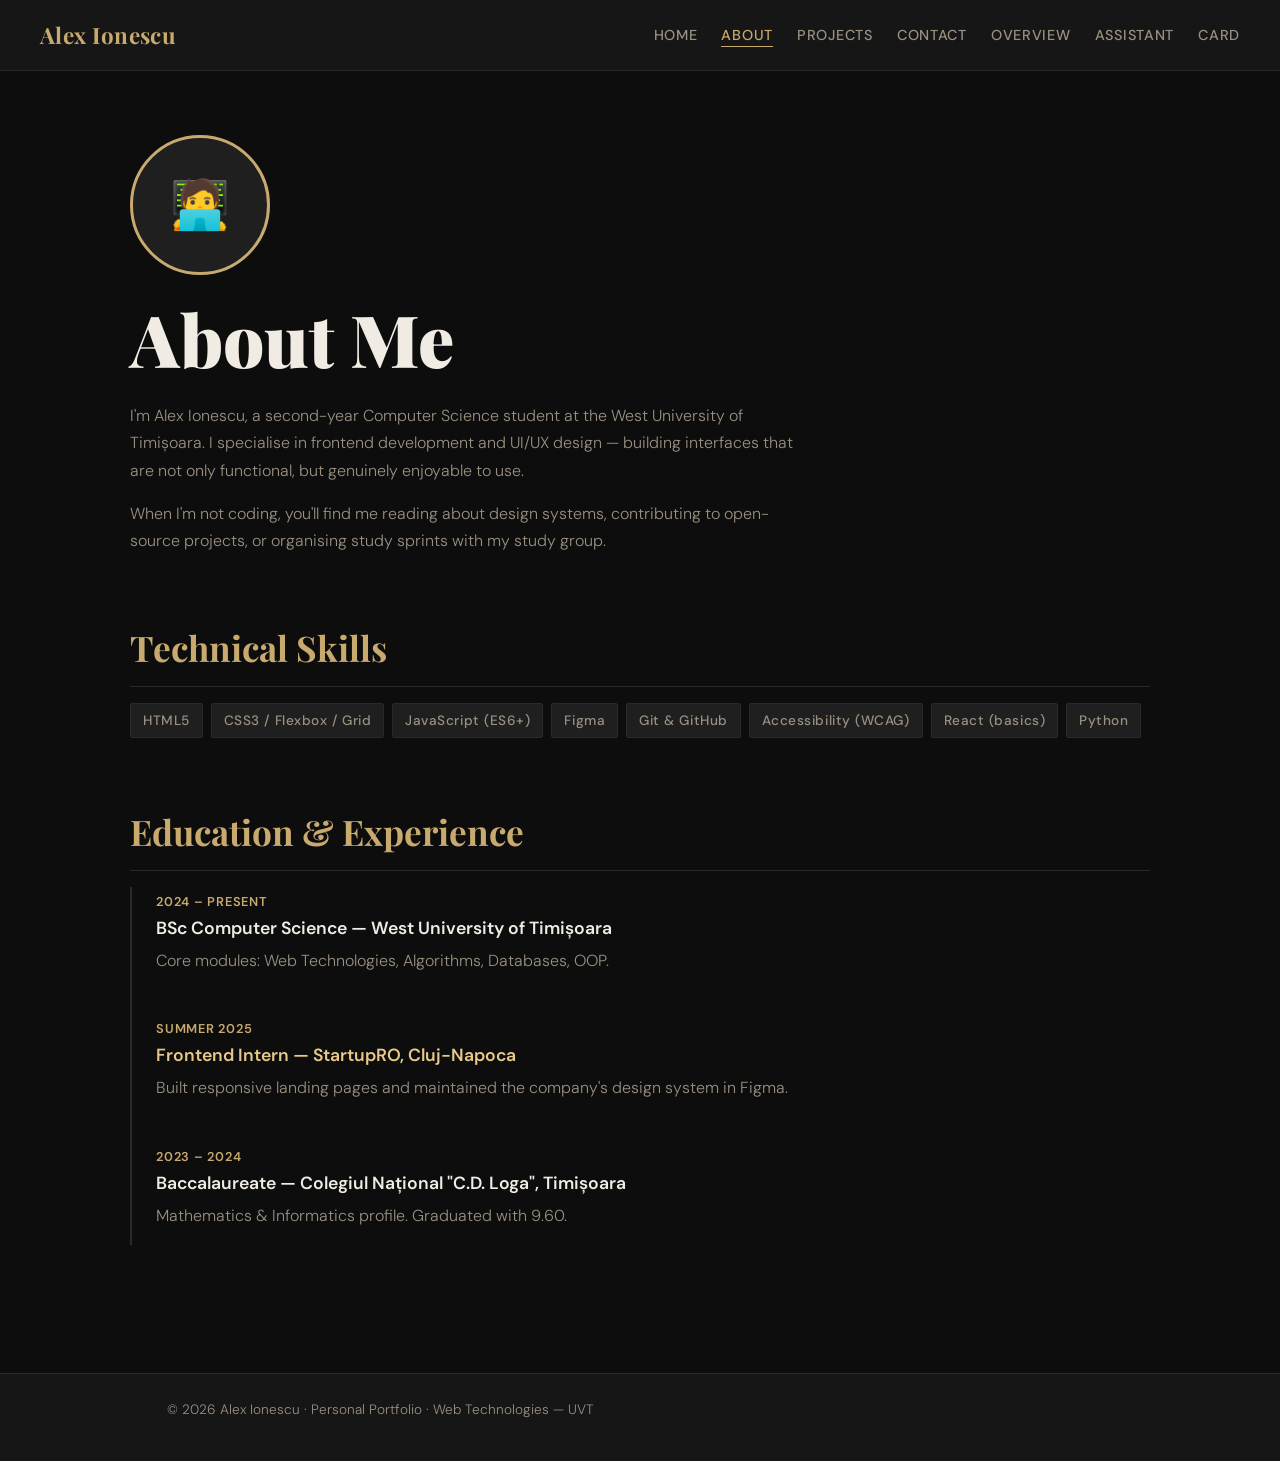
==== about.html @ 165b27b0 "Add files via upload" ====
<!doctype html>
<html lang="en">
<head>
  <meta charset="UTF-8" />
  <meta name="viewport" content="width=device-width, initial-scale=1.0" />
  <title>About — Alex Ionescu</title>
  <link rel="stylesheet" href="styles.css" />
  <!-- Internal CSS (HW2 requirement: demonstrate internal CSS placement) -->
  <style>
    .about-photo-placeholder {
      width: 140px;
      height: 140px;
      border-radius: 50%;
      background: var(--color-surface-2);
      border: 3px solid var(--color-accent);
      display: flex;
      align-items: center;
      justify-content: center;
      font-size: 3rem;
      margin-bottom: 1.5rem;
    }
    .skills-list {
      display: flex;
      flex-wrap: wrap;
      gap: 0.5rem;
      list-style: none;
      margin-top: 0.75rem;
    }
    .skills-list li {
      background: var(--color-surface-2);
      border: 1px solid var(--color-border);
      color: var(--color-text-muted);
      font-size: 0.85rem;
      padding: 0.3rem 0.75rem;
      border-radius: 2px;
      font-weight: 500;
      letter-spacing: 0.04em;
    }
    .timeline {
      border-left: 2px solid var(--color-border);
      padding-left: 1.5rem;
      margin-top: 1rem;
      display: flex;
      flex-direction: column;
      gap: 1.5rem;
    }
    .timeline-item h3 {
      margin-bottom: 0.2rem;
    }
    .timeline-item .year {
      font-size: 0.8rem;
      color: var(--color-accent);
      font-weight: 600;
      text-transform: uppercase;
      letter-spacing: 0.06em;
    }
  </style>
</head>
<body>

  <a href="#main-content" class="skip-link">Skip to main content</a>

  <header>
    <a href="index.html" class="site-title">Alex Ionescu</a>
    <nav aria-label="Main navigation">
      <ul>
        <li><a href="index.html">Home</a></li>
        <li><a href="about.html" aria-current="page">About</a></li>
        <li><a href="data.html">Projects</a></li>
        <li><a href="contact.html">Contact</a></li>
        <li><a href="overview.html">Overview</a></li>
        <li><a href="chatbot.html">Assistant</a></li>
        <li><a href="card.html">Card</a></li>
      </ul>
    </nav>
  </header>

  <main id="main-content">

    <section aria-labelledby="about-heading">
      <div class="about-photo-placeholder" aria-hidden="true">🧑‍💻</div>
      <h1 id="about-heading">About Me</h1>
      <p>I'm Alex Ionescu, a second-year Computer Science student at the West University of Timișoara. I specialise in frontend development and UI/UX design — building interfaces that are not only functional, but genuinely enjoyable to use.</p>
      <p>When I'm not coding, you'll find me reading about design systems, contributing to open-source projects, or organising study sprints with my study group.</p>
    </section>

    <section aria-labelledby="skills-heading">
      <h2 id="skills-heading">Technical Skills</h2>
      <ul class="skills-list">
        <li>HTML5</li>
        <li>CSS3 / Flexbox / Grid</li>
        <li>JavaScript (ES6+)</li>
        <li>Figma</li>
        <li>Git &amp; GitHub</li>
        <li>Accessibility (WCAG)</li>
        <li>React (basics)</li>
        <li>Python</li>
      </ul>
    </section>

    <section aria-labelledby="edu-heading">
      <h2 id="edu-heading">Education &amp; Experience</h2>
      <div class="timeline">
        <div class="timeline-item">
          <span class="year">2024 – Present</span>
          <h3>BSc Computer Science — West University of Timișoara</h3>
          <p>Core modules: Web Technologies, Algorithms, Databases, OOP.</p>
        </div>
        <div class="timeline-item">
          <span class="year">Summer 2025</span>
          <!-- Inline CSS demo (HW2 requirement) -->
          <h3 style="color: var(--color-accent-light);">Frontend Intern — StartupRO, Cluj-Napoca</h3>
          <p>Built responsive landing pages and maintained the company's design system in Figma.</p>
        </div>
        <div class="timeline-item">
          <span class="year">2023 – 2024</span>
          <h3>Baccalaureate — Colegiul Național "C.D. Loga", Timișoara</h3>
          <p>Mathematics &amp; Informatics profile. Graduated with 9.60.</p>
        </div>
      </div>
    </section>

  </main>

  <footer>
    <p>© 2026 Alex Ionescu · Personal Portfolio · Web Technologies — UVT</p>
  </footer>

</body>
</html>
---- styles.css ----
/* ============================
   EXTERNAL STYLESHEET — styles.css
   Personal Brand Portfolio + CV
   ============================ */

@import url('https://fonts.googleapis.com/css2?family=Playfair+Display:wght@400;700;900&family=DM+Sans:wght@300;400;500;600&display=swap');

/* === CSS CUSTOM PROPERTIES (TOKENS) === */
:root {
  --color-bg: #0d0d0d;
  --color-surface: #161616;
  --color-surface-2: #1f1f1f;
  --color-accent: #c8a96e;
  --color-accent-light: #e8c98a;
  --color-text: #f0ece4;
  --color-text-muted: #9a9080;
  --color-border: #2a2a2a;
  --color-form-bg: #131313;

  --font-display: 'Playfair Display', Georgia, serif;
  --font-body: 'DM Sans', sans-serif;

  --space-xs: 0.5rem;
  --space-sm: 1rem;
  --space-md: 1.5rem;
  --space-lg: 2.5rem;
  --space-xl: 4rem;

  --radius: 4px;
  --transition: 0.25s ease;
}

/* === RESET & BASE === */
*, *::before, *::after {
  box-sizing: border-box;
  margin: 0;
  padding: 0;
}

html {
  scroll-behavior: smooth;
}

body {
  background-color: var(--color-bg);
  color: var(--color-text);
  font-family: var(--font-body);
  font-size: 1rem;
  line-height: 1.7;
  font-weight: 300;
}

/* === SKIP LINK === */
.skip-link {
  position: absolute;
  top: -100px;
  left: var(--space-sm);
  background: var(--color-accent);
  color: #000;
  padding: var(--space-xs) var(--space-sm);
  font-weight: 600;
  z-index: 1000;
  border-radius: var(--radius);
  transition: top var(--transition);
}
.skip-link:focus {
  top: var(--space-sm);
}

/* === HEADER === */
header {
  background: var(--color-surface);
  border-bottom: 1px solid var(--color-border);
  padding: var(--space-sm) var(--space-lg);
  display: flex;
  align-items: center;
  justify-content: space-between;
  position: sticky;
  top: 0;
  z-index: 100;
}

.site-title {
  font-family: var(--font-display);
  font-size: 1.4rem;
  font-weight: 700;
  color: var(--color-accent);
  letter-spacing: 0.02em;
  text-decoration: none;
}

/* === NAVIGATION === */
nav ul {
  list-style: none;
  display: flex;
  gap: var(--space-md);
  flex-wrap: wrap;
}

nav a {
  color: var(--color-text-muted);
  text-decoration: none;
  font-size: 0.9rem;
  font-weight: 500;
  letter-spacing: 0.05em;
  text-transform: uppercase;
  transition: color var(--transition);
  padding-bottom: 2px;
  border-bottom: 1px solid transparent;
}

nav a:hover,
nav a:focus,
nav a[aria-current="page"] {
  color: var(--color-accent);
  border-bottom-color: var(--color-accent);
  outline-offset: 4px;
}

/* === MAIN === */
main {
  max-width: 1100px;
  margin: 0 auto;
  padding: var(--space-xl) var(--space-lg);
}

/* === HEADINGS === */
h1 {
  font-family: var(--font-display);
  font-size: clamp(2.5rem, 6vw, 4.5rem);
  font-weight: 900;
  line-height: 1.1;
  color: var(--color-text);
  margin-bottom: var(--space-md);
}

h2 {
  font-family: var(--font-display);
  font-size: clamp(1.5rem, 3vw, 2.2rem);
  font-weight: 700;
  color: var(--color-accent);
  margin-bottom: var(--space-sm);
  margin-top: var(--space-xl);
  padding-bottom: var(--space-xs);
  border-bottom: 1px solid var(--color-border);
}

h3 {
  font-size: 1.1rem;
  font-weight: 600;
  color: var(--color-text);
  margin-bottom: var(--space-xs);
}

p {
  color: var(--color-text-muted);
  margin-bottom: var(--space-sm);
  max-width: 680px;
}

a {
  color: var(--color-accent);
  transition: color var(--transition);
}
a:hover { color: var(--color-accent-light); }

/* === SECTIONS === */
section {
  margin-bottom: var(--space-xl);
}

.hero {
  padding: var(--space-xl) 0 var(--space-lg);
  border-bottom: 1px solid var(--color-border);
  margin-bottom: var(--space-xl);
}

.hero-sub {
  font-size: 1.15rem;
  color: var(--color-accent);
  letter-spacing: 0.08em;
  text-transform: uppercase;
  font-weight: 500;
  margin-bottom: var(--space-sm);
}

/* === CARDS (for HW2 overview) === */
.cards-grid {
  display: grid;
  grid-template-columns: repeat(auto-fill, minmax(240px, 1fr));
  gap: var(--space-md);
  margin-top: var(--space-md);
}

.card {
  background: var(--color-surface);
  border: 1px solid var(--color-border);
  border-radius: var(--radius);
  padding: var(--space-md);
  transition: border-color var(--transition), transform var(--transition);
}

.card:hover {
  border-color: var(--color-accent);
  transform: translateY(-3px);
}

/* nth-child — HW2 specificity demo */
.card:nth-child(1) { border-left: 3px solid var(--color-accent); }
.card:nth-child(3) { border-left: 3px solid #6e9ec8; }

.card.featured {
  background: var(--color-surface-2);
  border-color: var(--color-accent);
  grid-column: span 2;
}

.card-tag {
  font-size: 0.75rem;
  letter-spacing: 0.1em;
  text-transform: uppercase;
  color: var(--color-accent);
  font-weight: 600;
  margin-bottom: var(--space-xs);
}

/* === TABLE === */
table {
  width: 100%;
  border-collapse: collapse;
  margin-top: var(--space-md);
  font-size: 0.95rem;
  background: var(--color-surface);
  border-radius: var(--radius);
  overflow: hidden;
}

caption {
  font-family: var(--font-display);
  font-size: 1rem;
  color: var(--color-accent);
  text-align: left;
  padding: var(--space-sm) var(--space-sm) var(--space-xs);
  font-weight: 700;
  letter-spacing: 0.04em;
}

th {
  background: var(--color-surface-2);
  color: var(--color-accent);
  font-size: 0.8rem;
  letter-spacing: 0.08em;
  text-transform: uppercase;
  padding: var(--space-sm) var(--space-md);
  text-align: left;
  border-bottom: 1px solid var(--color-border);
}

td {
  padding: var(--space-sm) var(--space-md);
  border-bottom: 1px solid var(--color-border);
  color: var(--color-text-muted);
  vertical-align: middle;
}

tr:last-child td { border-bottom: none; }

/* nth-child striping on table */
tbody tr:nth-child(even) { background: var(--color-surface-2); }
tbody tr:hover { background: #222; }

/* === FORMS === */
.form-wrapper {
  max-width: 620px;
}

form fieldset {
  border: 1px solid var(--color-border);
  border-radius: var(--radius);
  padding: var(--space-md);
  margin-bottom: var(--space-md);
  background: var(--color-form-bg);
}

form legend {
  font-family: var(--font-display);
  color: var(--color-accent);
  font-size: 0.95rem;
  font-weight: 700;
  padding: 0 var(--space-xs);
  letter-spacing: 0.05em;
}

.form-group {
  display: flex;
  flex-direction: column;
  gap: 6px;
  margin-bottom: var(--space-sm);
}

label {
  font-size: 0.85rem;
  font-weight: 500;
  color: var(--color-text);
  letter-spacing: 0.04em;
  text-transform: uppercase;
}

input[type="text"],
input[type="email"],
input[type="tel"],
select,
textarea {
  background: var(--color-surface-2);
  border: 1px solid var(--color-border);
  color: var(--color-text);
  font-family: var(--font-body);
  font-size: 1rem;
  padding: 0.65rem var(--space-sm);
  border-radius: var(--radius);
  width: 100%;
  transition: border-color var(--transition), box-shadow var(--transition);
}

input:focus,
select:focus,
textarea:focus {
  outline: none;
  border-color: var(--color-accent);
  box-shadow: 0 0 0 3px rgba(200, 169, 110, 0.15);
}

textarea { resize: vertical; min-height: 120px; }

button[type="submit"],
.btn {
  background: var(--color-accent);
  color: #000;
  border: none;
  padding: 0.8rem var(--space-lg);
  font-family: var(--font-body);
  font-size: 0.9rem;
  font-weight: 600;
  letter-spacing: 0.08em;
  text-transform: uppercase;
  cursor: pointer;
  border-radius: var(--radius);
  transition: background var(--transition), transform var(--transition);
}

button[type="submit"]:hover,
.btn:hover {
  background: var(--color-accent-light);
  transform: translateY(-1px);
}

button[type="submit"]:focus,
.btn:focus {
  outline: 3px solid var(--color-accent);
  outline-offset: 3px;
}

/* === FOOTER === */
footer {
  background: var(--color-surface);
  border-top: 1px solid var(--color-border);
  text-align: center;
  padding: var(--space-md) var(--space-lg);
  color: var(--color-text-muted);
  font-size: 0.85rem;
}

/* === CHATBOT === */
.chat-container {
  max-width: 680px;
  background: var(--color-surface);
  border: 1px solid var(--color-border);
  border-radius: var(--radius);
  display: flex;
  flex-direction: column;
  height: 480px;
}

.chat-log {
  flex: 1;
  overflow-y: auto;
  padding: var(--space-md);
  display: flex;
  flex-direction: column;
  gap: var(--space-sm);
}

.chat-msg {
  max-width: 78%;
  padding: 0.6rem var(--space-sm);
  border-radius: var(--radius);
  font-size: 0.95rem;
  line-height: 1.5;
  animation: fadein 0.2s ease;
}

@keyframes fadein {
  from { opacity: 0; transform: translateY(6px); }
  to   { opacity: 1; transform: translateY(0); }
}

.chat-msg.user {
  align-self: flex-end;
  background: var(--color-accent);
  color: #000;
  font-weight: 500;
}

.chat-msg.bot {
  align-self: flex-start;
  background: var(--color-surface-2);
  color: var(--color-text);
  border: 1px solid var(--color-border);
}

.chat-form {
  display: flex;
  gap: var(--space-xs);
  padding: var(--space-sm);
  border-top: 1px solid var(--color-border);
  background: var(--color-form-bg);
}

.chat-form input {
  flex: 1;
}

/* === RESPONSIVE === */
@media (max-width: 768px) {
  header {
    flex-direction: column;
    align-items: flex-start;
    gap: var(--space-sm);
    padding: var(--space-sm);
  }

  nav ul {
    gap: var(--space-sm);
  }

  main {
    padding: var(--space-lg) var(--space-sm);
  }

  .cards-grid {
    grid-template-columns: 1fr;
  }

  .card.featured {
    grid-column: span 1;
  }

  h1 { font-size: 2.2rem; }

  table {
    font-size: 0.85rem;
  }

  th, td {
    padding: var(--space-xs) var(--space-sm);
  }
}
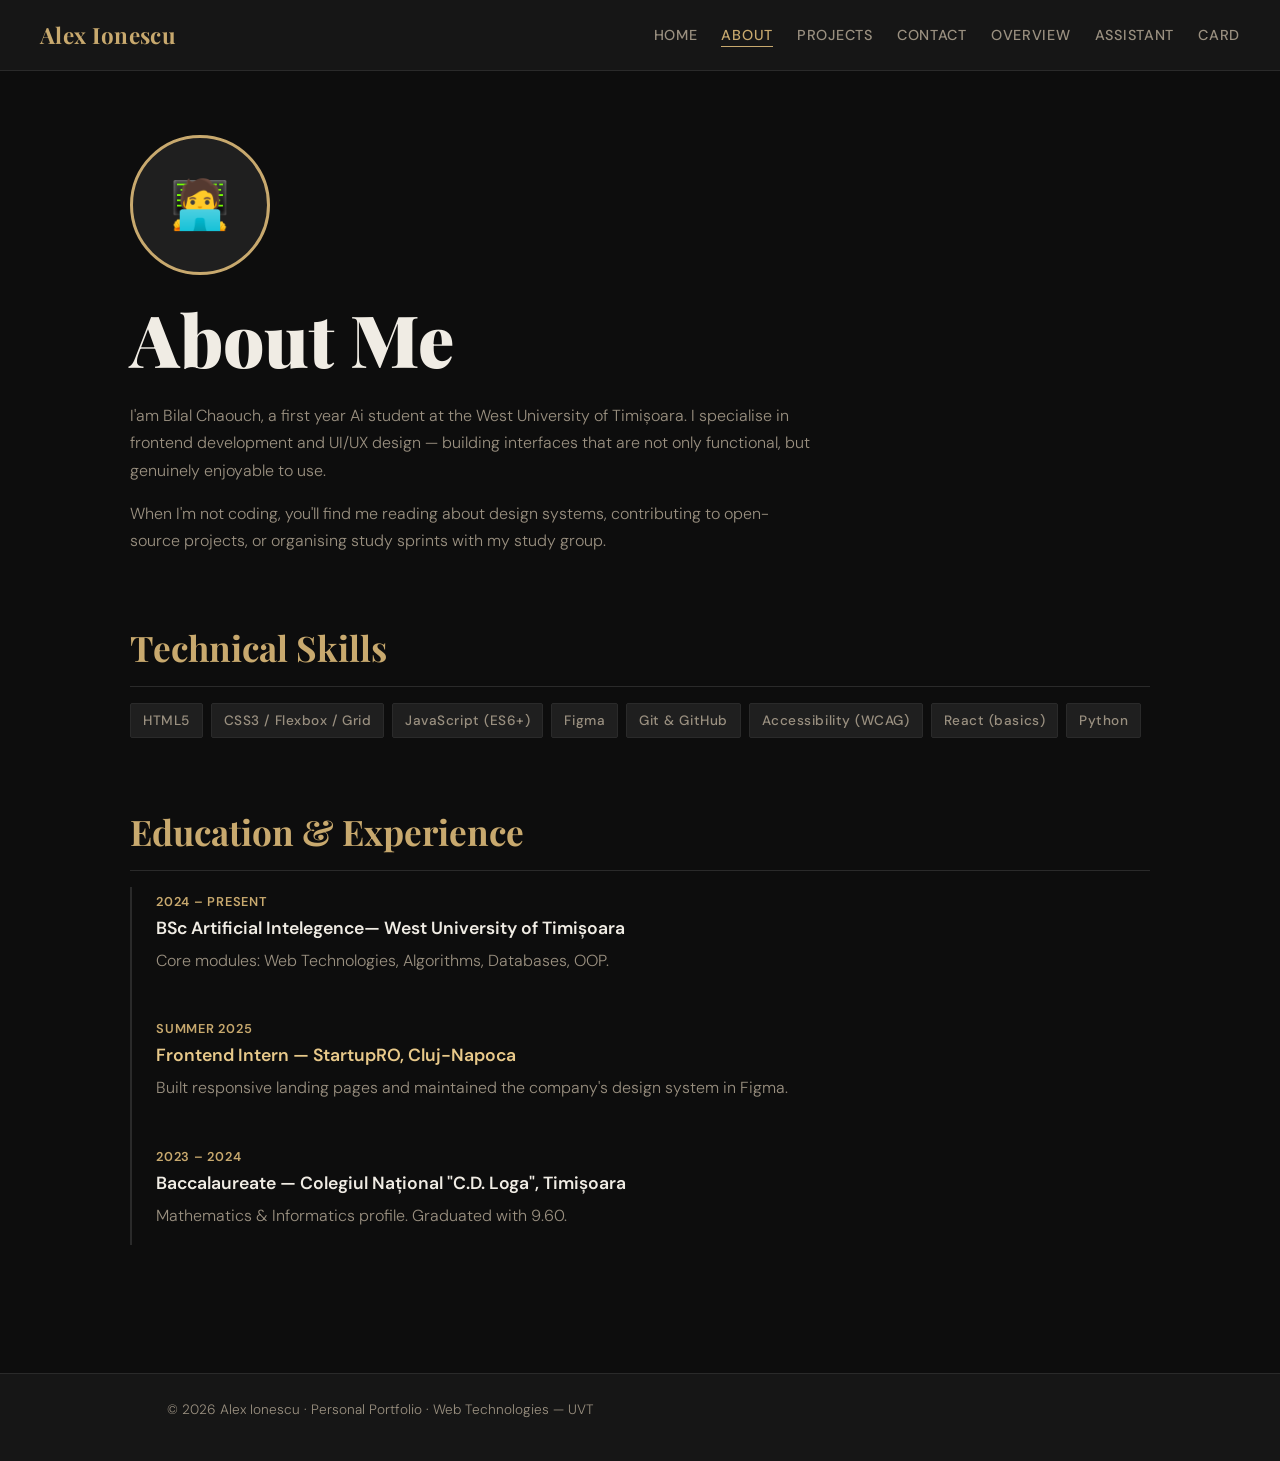
==== commit 7ba4ab1f: "Update about.html" ====
--- a/about.html
+++ b/about.html
@@ -3,7 +3,7 @@
 <head>
   <meta charset="UTF-8" />
   <meta name="viewport" content="width=device-width, initial-scale=1.0" />
-  <title>About — Alex Ionescu</title>
+  <title>About — Bial Chaouch</title>
   <link rel="stylesheet" href="styles.css" />
   <!-- Internal CSS (HW2 requirement: demonstrate internal CSS placement) -->
   <style>
@@ -80,7 +80,7 @@
     <section aria-labelledby="about-heading">
       <div class="about-photo-placeholder" aria-hidden="true">🧑‍💻</div>
       <h1 id="about-heading">About Me</h1>
-      <p>I'm Alex Ionescu, a second-year Computer Science student at the West University of Timișoara. I specialise in frontend development and UI/UX design — building interfaces that are not only functional, but genuinely enjoyable to use.</p>
+      <p>I'am Bilal Chaouch, a first year Ai student at the West University of Timișoara. I specialise in frontend development and UI/UX design — building interfaces that are not only functional, but genuinely enjoyable to use.</p>
       <p>When I'm not coding, you'll find me reading about design systems, contributing to open-source projects, or organising study sprints with my study group.</p>
     </section>
 
@@ -103,7 +103,7 @@
       <div class="timeline">
         <div class="timeline-item">
           <span class="year">2024 – Present</span>
-          <h3>BSc Computer Science — West University of Timișoara</h3>
+          <h3>BSc Artificial Intelegence— West University of Timișoara</h3>
           <p>Core modules: Web Technologies, Algorithms, Databases, OOP.</p>
         </div>
         <div class="timeline-item">
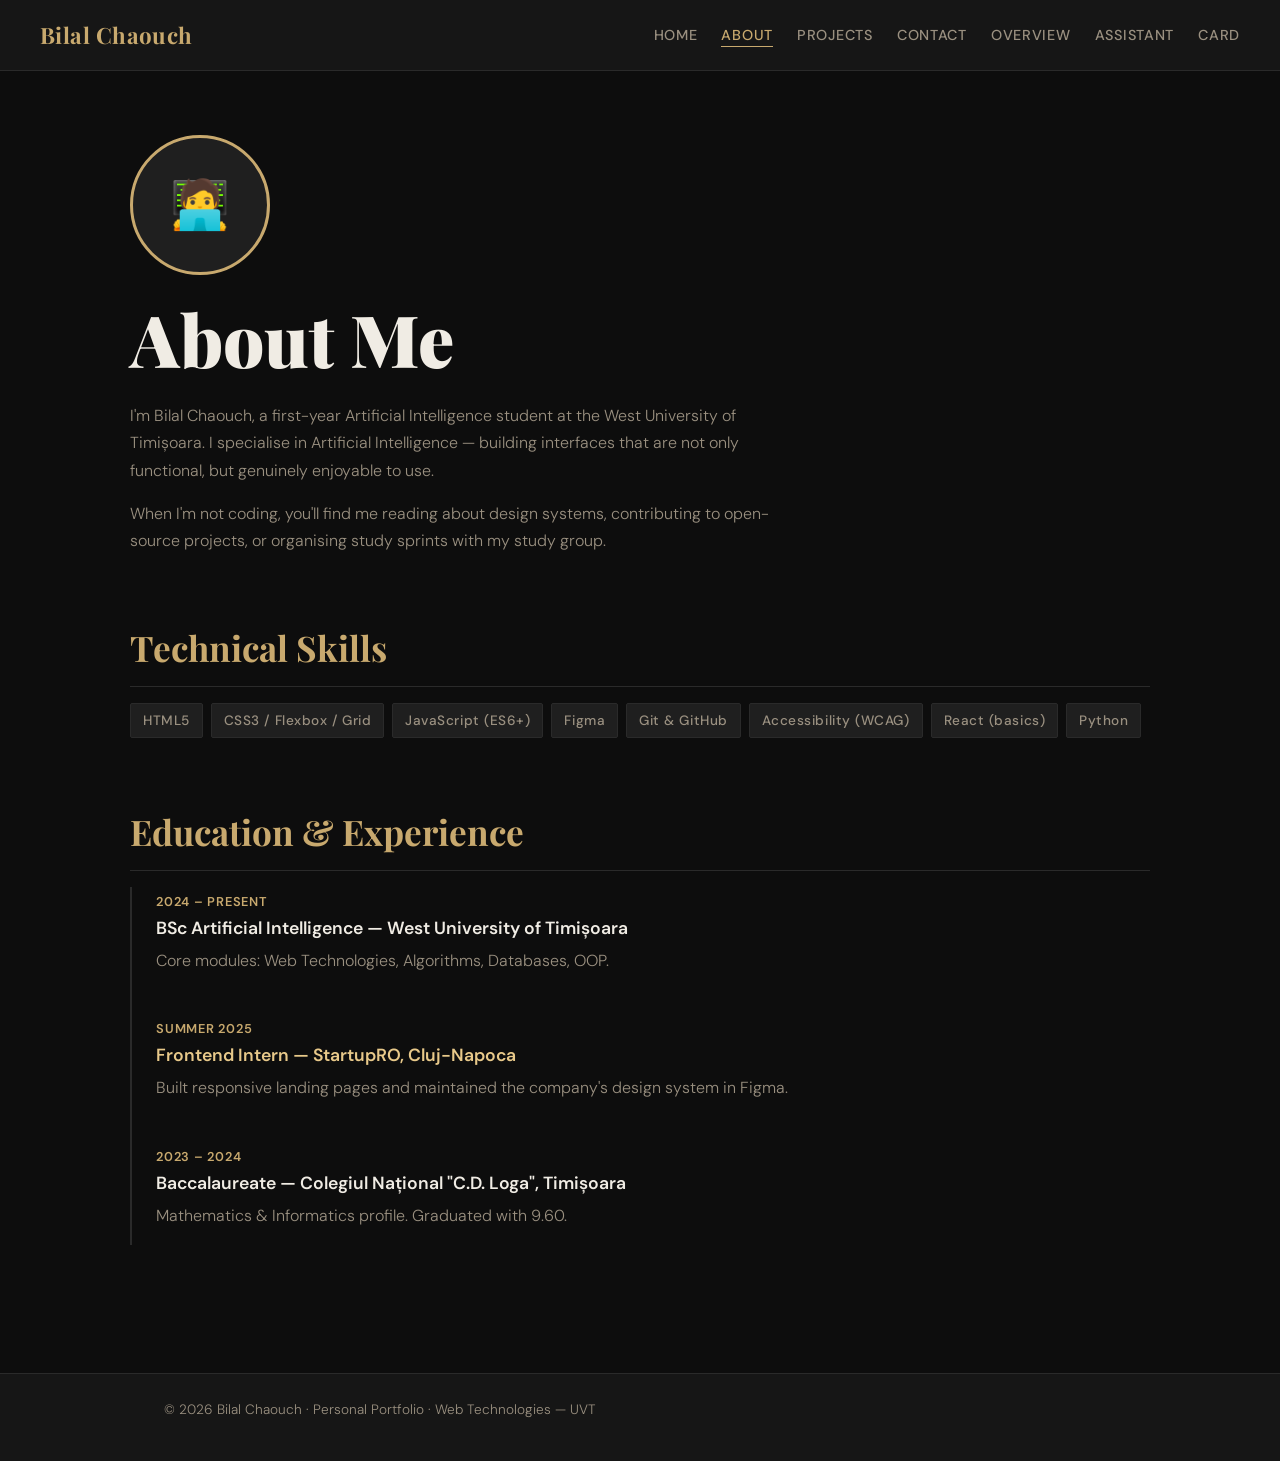
==== commit 4ceec1ed: "Add files via upload" ====
--- a/about.html
+++ b/about.html
@@ -3,7 +3,7 @@
 <head>
   <meta charset="UTF-8" />
   <meta name="viewport" content="width=device-width, initial-scale=1.0" />
-  <title>About — Bial Chaouch</title>
+  <title>About — Bilal Chaouch</title>
   <link rel="stylesheet" href="styles.css" />
   <!-- Internal CSS (HW2 requirement: demonstrate internal CSS placement) -->
   <style>
@@ -61,7 +61,7 @@
   <a href="#main-content" class="skip-link">Skip to main content</a>
 
   <header>
-    <a href="index.html" class="site-title">Alex Ionescu</a>
+    <a href="index.html" class="site-title">Bilal Chaouch</a>
     <nav aria-label="Main navigation">
       <ul>
         <li><a href="index.html">Home</a></li>
@@ -80,7 +80,7 @@
     <section aria-labelledby="about-heading">
       <div class="about-photo-placeholder" aria-hidden="true">🧑‍💻</div>
       <h1 id="about-heading">About Me</h1>
-      <p>I'am Bilal Chaouch, a first year Ai student at the West University of Timișoara. I specialise in frontend development and UI/UX design — building interfaces that are not only functional, but genuinely enjoyable to use.</p>
+      <p>I'm Bilal Chaouch, a first-year Artificial Intelligence student at the West University of Timișoara. I specialise in Artificial Intelligence — building interfaces that are not only functional, but genuinely enjoyable to use.</p>
       <p>When I'm not coding, you'll find me reading about design systems, contributing to open-source projects, or organising study sprints with my study group.</p>
     </section>
 
@@ -103,7 +103,7 @@
       <div class="timeline">
         <div class="timeline-item">
           <span class="year">2024 – Present</span>
-          <h3>BSc Artificial Intelegence— West University of Timișoara</h3>
+          <h3>BSc Artificial Intelligence — West University of Timișoara</h3>
           <p>Core modules: Web Technologies, Algorithms, Databases, OOP.</p>
         </div>
         <div class="timeline-item">
@@ -123,7 +123,7 @@
   </main>
 
   <footer>
-    <p>© 2026 Alex Ionescu · Personal Portfolio · Web Technologies — UVT</p>
+    <p>© 2026 Bilal Chaouch · Personal Portfolio · Web Technologies — UVT</p>
   </footer>
 
 </body>
